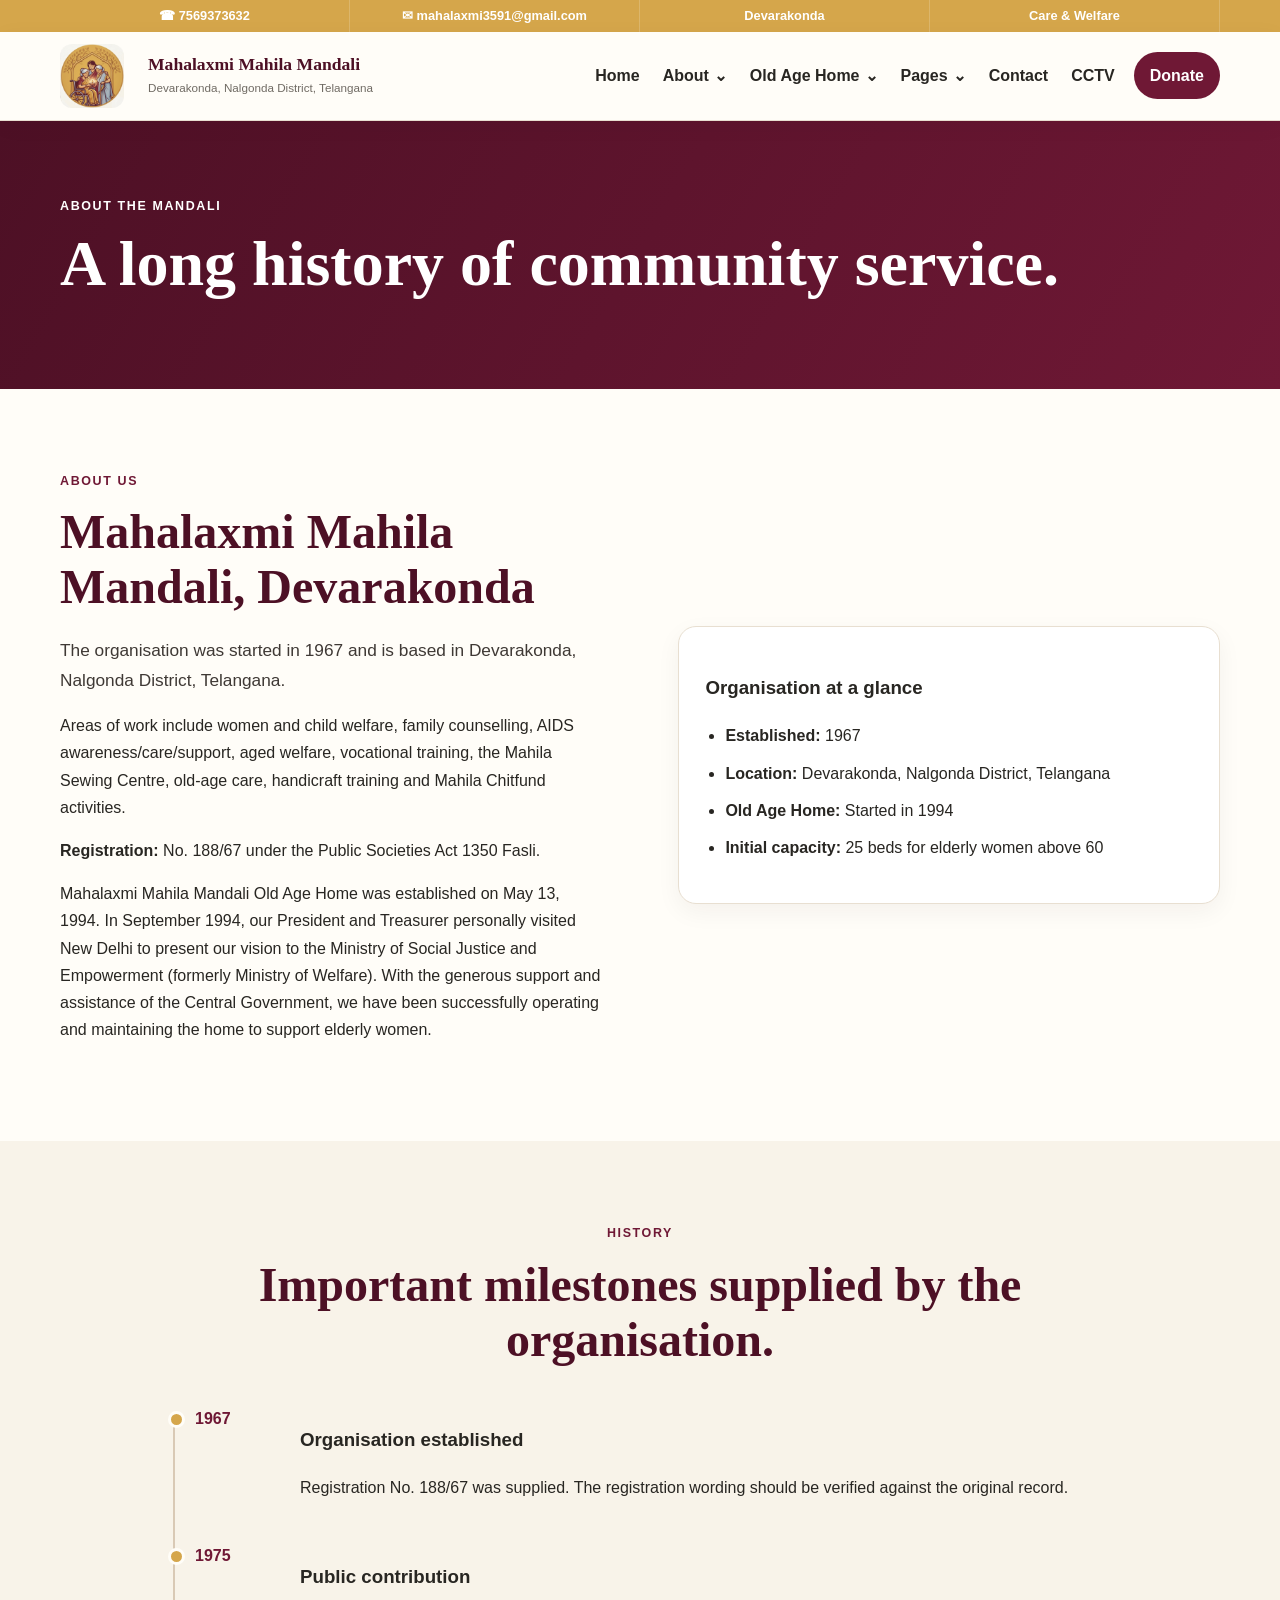
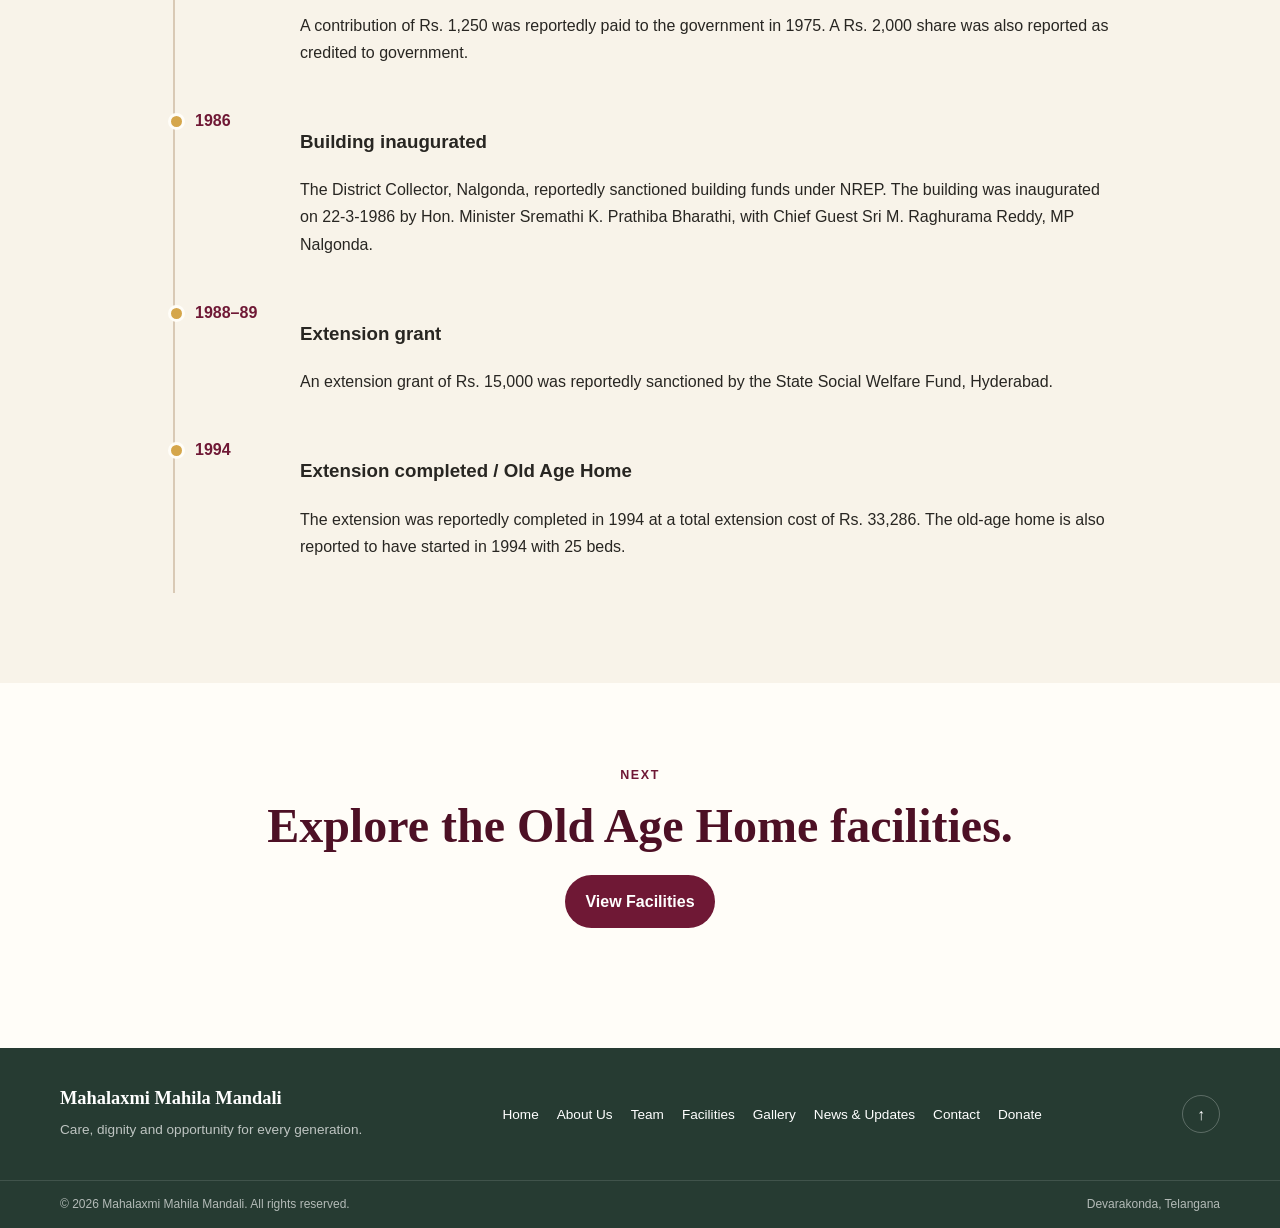
==== about.html @ 6876a633 "Initial website" ====
<!DOCTYPE html>
<html lang="en">
<head>
  <meta charset="UTF-8">
  <meta name="viewport" content="width=device-width, initial-scale=1.0">
  <meta name="description" content="History and organisation information for Mahalaxmi Mahila Mandali.">
  <title>About Us | Mahalaxmi Mahila Mandali</title>
  <link rel="stylesheet" href="style.css">
</head>
<section class="facts-strip1">
  <div class="container facts-grid">
    <div class="fact1"><span class="fact-number1">☎ 7569373632</span><span class="fact-label"></span></div>
    <div class="fact1"><span class="fact-number1">✉ mahalaxmi3591@gmail.com</span><span class="fact-label"></span></div>
    <div class="fact1"><span class="fact-number1">Devarakonda</span><span class="fact-label"></span></div>
    <div class="fact1"><span class="fact-number1">Care &amp; Welfare</span><span class="fact-label"></span></div>
  </div>
</section>
<body id="top" class="about-page">
  <a class="skip-link" href="#main">Skip to content</a>
  <header class="site-header">
  <div class="container header-inner">
    <!-- COMMON LOGO: Put the official logo at images/logo/logo.png.
         Do not change this path on other pages. The text fallback prevents a broken-image icon. -->
    <a href="index.html" class="brand" aria-label="Mahalaxmi Mahila Mandali home">
      <img src="images/logo/logo.png" alt="Mahalaxmi Mahila Mandali Logo" class="brand-logo"
           onerror="this.style.display='none'; this.nextElementSibling.hidden=false;">
      <span class="logo-fallback" aria-hidden="true" hidden></span>
      <span class="brand-copy">
        <strong>Mahalaxmi Mahila Mandali</strong>
        <small>Devarakonda, Nalgonda District, Telangana</small>
      </span>
    </a>

    <!-- COMMON MOBILE MENU BUTTON: keep this unchanged on every page. -->
    <button class="menu-toggle" type="button" aria-label="Open navigation menu" aria-expanded="false">☰</button>

    <!-- COMMON NAVIGATION: copy this exact structure to every future page.
         Only aria-current="page" should change to the current page where appropriate. -->
    <nav class="primary-nav" aria-label="Main navigation">
      <a class="nav-link" href="index.html">Home</a>

      <div class="nav-item has-dropdown">
        <button class="dropdown-toggle" type="button" aria-expanded="false">About <span aria-hidden="true">⌄</span></button>
        <div class="dropdown-menu">
          <a href="about.html" aria-current="page">About Us</a>
          <a href="team.html">Team</a>
          <a href="facilities.html">Facilities</a>
        </div>
      </div>

      <div class="nav-item has-dropdown">
        <button class="dropdown-toggle" type="button" aria-expanded="false">Old Age Home <span aria-hidden="true">⌄</span></button>
        <div class="dropdown-menu">
          <a href="old-age-home.html">Overview</a>
          <a href="staff.html">Staff List</a>
          <a href="beneficiary.html">Beneficiary List</a>
          <a href="menu.html">Menu List</a>
          <a href="assets.html">Assets List</a>
        </div>
      </div>

      <div class="nav-item has-dropdown">
        <button class="dropdown-toggle" type="button" aria-expanded="false">Pages <span aria-hidden="true">⌄</span></button>
        <div class="dropdown-menu">
          <a href="gallery.html">Gallery</a>
          <a href="news-updates.html">News &amp; Updates</a>
          <a href="welfare-activities.html">Welfare Activities</a>
          <a href="live-feed.html">Live Feed</a>
        </div>
      </div>

      <a class="nav-link" href="contact.html">Contact</a>
      <!-- CCTV is an external destination supplied by the organization. -->
      <a class="nav-link cctv-link" href="https://175.101.25.237/" target="_blank" rel="noopener noreferrer">CCTV</a>
      <a class="nav-donate" href="contact.html#donate">Donate</a>
    </nav>
  </div>
</header>

  <main id="main">

<section class="page-hero">
  <div class="container">
    <p class="eyebrow light">About the Mandali</p>
    <h1>A long history of community service.</h1>
    <p></p>
  </div>
</section>

<section class="section">
  <div class="container two-column">
    <div class="section-copy">
      <p class="eyebrow">About Us</p>
      <h2>Mahalaxmi Mahila Mandali, Devarakonda</h2>
      <p class="lead">The organisation was started in 1967 and is based in Devarakonda, Nalgonda District, Telangana.</p>
      <p>Areas of work include women and child welfare, family counselling, AIDS awareness/care/support, aged welfare, vocational training, the Mahila Sewing Centre, old-age care, handicraft training and Mahila Chitfund activities.</p>
      <p><strong>Registration:</strong> No. 188/67 under the Public Societies Act 1350 Fasli. </p>
      <p>Mahalaxmi Mahila Mandali Old Age Home was established on May 13, 1994. In September 1994, our President and Treasurer personally visited New Delhi to present our vision to the Ministry of Social Justice and Empowerment (formerly Ministry of Welfare). With the generous support and assistance of the Central Government, we have been successfully operating and maintaining the home to support elderly women.</p>
    </div>
    <div class="info-card">
      <h3>Organisation at a glance</h3>
      <ul class="clean-list">
        <li><strong>Established:</strong> 1967</li>
        <li><strong>Location:</strong> Devarakonda, Nalgonda District, Telangana</li>
        <li><strong>Old Age Home:</strong> Started in 1994</li>
        <li><strong>Initial capacity:</strong> 25 beds for elderly women above 60</li>
      </ul>
    </div>
  </div>
</section>

<section class="section section-cream" id="history">
  <div class="container">
    <div class="section-heading centered">
      <p class="eyebrow">History</p>
      <h2>Important milestones supplied by the organisation.</h2>
      <p></p>
    </div>
    <div class="timeline timeline-wide">
      <article class="timeline-item"><span class="timeline-year">1967</span><div><h3>Organisation established</h3><p>Registration No. 188/67 was supplied. The registration wording should be verified against the original record.</p></div></article>
      <article class="timeline-item"><span class="timeline-year">1975</span><div><h3>Public contribution</h3><p>A contribution of Rs. 1,250 was reportedly paid to the government in 1975. A Rs. 2,000 share was also reported as credited to government.</p></div></article>
      <article class="timeline-item"><span class="timeline-year">1986</span><div><h3>Building inaugurated</h3><p>The District Collector, Nalgonda, reportedly sanctioned building funds under NREP. The building was inaugurated on 22-3-1986 by Hon. Minister Sremathi K. Prathiba Bharathi, with Chief Guest Sri M. Raghurama Reddy, MP Nalgonda.</p></div></article>
      <article class="timeline-item"><span class="timeline-year">1988–89</span><div><h3>Extension grant</h3><p>An extension grant of Rs. 15,000 was reportedly sanctioned by the State Social Welfare Fund, Hyderabad.</p></div></article>
      <article class="timeline-item"><span class="timeline-year">1994</span><div><h3>Extension completed / Old Age Home</h3><p>The extension was reportedly completed in 1994 at a total extension cost of Rs. 33,286. The old-age home is also reported to have started in 1994 with 25 beds.</p></div></article>
    </div>
  </div>
</section>

<section class="section" id="facilities">
  <div class="container section-heading centered">
    <p class="eyebrow">Next</p>
    <h2>Explore the Old Age Home facilities.</h2>
    <a class="button button-maroon" href="facilities.html">View Facilities</a>
  </div>
</section>

  </main>
  <footer class="site-footer">
  <div class="container footer-main">
    <div class="footer-brand">
      <strong>Mahalaxmi Mahila Mandali</strong>
      <p>Care, dignity and opportunity for every generation.</p>
    </div>
    <div class="footer-links">
      <a href="index.html">Home</a>
      <a href="about.html">About Us</a>
      <a href="team.html">Team</a>
      <a href="facilities.html">Facilities</a>
      <a href="gallery.html">Gallery</a>
      <a href="news-updates.html">News &amp; Updates</a>
      <a href="contact.html">Contact</a>
      <a href="contact.html#donate">Donate</a>
    </div>
    <a href="#top" class="footer-top" aria-label="Back to top">↑</a>
  </div>
  <div class="footer-bottom">
    <div class="container">
      <span>© <span id="current-year"></span> Mahalaxmi Mahila Mandali. All rights reserved.</span>
      <span>Devarakonda, Telangana</span>
    </div>
  </div>
</footer>

  <!-- COMMON SCRIPT: keep script.js beside every HTML page. -->
  <script src="script.js"></script>
</body>
</html>
---- style.css ----
/* =========================================================
   MAHALAXMI MAHILA MANDALI — SHARED STYLESHEET
   ---------------------------------------------------------
   COMMON FILE:
   Keep this one style.css beside ALL HTML pages.
   Do not create separate page CSS unless absolutely necessary.

   COMMON COLORS:
   Maroon = primary brand
   Gold   = accent
   Ivory  = page background
   Green  = care/secondary sections

   COMMON IMAGE PATHS:
   Official logo       -> images/logo/logo.png
   Organisation photo  -> images/organization.jpg
   Old Age Home photo  -> images/old-age-home.jpg
   Gallery photos      -> images/gallery/photo-1.jpg etc.

   If an image is not available yet, the HTML error handler shows a
   designed placeholder instead of a broken image icon.
   ========================================================= */

:root {
  --maroon:#6f1835; --maroon-dark:#4d1025; --gold:#d5a64b;
  --gold-light:#f1d89b; --ivory:#fffdf8; --cream:#f8f3e9;
  --ink:#282622; --muted:#706b64; --green:#263b32;
  --line:#e8dfd1; --white:#fff; --shadow:0 18px 50px rgba(43,27,27,.10);
  --radius:18px; --container:1160px;
}
*{box-sizing:border-box}
html{scroll-behavior:smooth}
body{margin:0;background:var(--ivory);color:var(--ink);font-family:Arial,Helvetica,sans-serif;line-height:1.7}
img{max-width:100%;display:block}
a{color:inherit}
button,input,textarea,select{font:inherit}
.container{width:min(var(--container),calc(100% - 40px));margin-inline:auto}
.skip-link{position:absolute;left:12px;top:-60px;background:var(--maroon);color:#fff;padding:10px 14px;z-index:9999}
.skip-link:focus{top:12px}
.section{padding:82px 0}
.section-cream{background:var(--cream)}
.section-dark{background:var(--green);color:#fff}
.section-heading{margin-bottom:35px}
.section-heading.centered{text-align:center;max-width:820px;margin:0 auto 38px}
.section-heading h2,.section-copy h2{margin:.15em 0 .45em;font-family:Georgia,serif;font-size:clamp(2rem,4vw,3rem);line-height:1.15;color:var(--maroon-dark)}
.section-dark h2,.inverse h2{color:#fff}
.section-copy p{max-width:720px}
.lead{font-size:1.08rem;color:#3f3935}
.eyebrow{margin:0 0 12px;color:var(--maroon);font-size:.78rem;font-weight:800;letter-spacing:.13em;text-transform:uppercase}
.eyebrow.light{color:#fff}.light-gold{color:var(--gold-light)}
.muted{color:var(--muted)}
.clean-list{padding-left:20px}
.clean-list li{margin:10px 0}
.text-link{display:inline-flex;gap:8px;margin-top:12px;color:var(--maroon);font-weight:800;text-decoration:none}
.text-link:hover{text-decoration:underline}

/* HEADER: identical on every page */
.site-header{position:sticky;top:0;z-index:1000;background:rgba(255,253,248,.97);border-bottom:1px solid var(--line);box-shadow:0 5px 22px rgba(0,0,0,.04)}
.header-inner{min-height:88px;display:flex;align-items:center;gap:24px}
.brand{display:flex;align-items:center;gap:12px;text-decoration:none;min-width:280px}
.brand-logo{width:64px;height:64px;object-fit:contain;border-radius:12px;flex:0 0 64px}
.logo-fallback{display:grid;place-items:center;background:var(--maroon);color:#fff;font-weight:900}
.brand-copy{display:flex;flex-direction:column}
.brand-copy strong{font-family:Georgia,serif;color:var(--maroon-dark);font-size:1.1rem;line-height:1.15}
.brand-copy small{color:var(--muted);font-size:.73rem;margin-top:4px}
.primary-nav{display:flex;align-items:center;justify-content:flex-end;gap:3px;flex:1}
.nav-link,.dropdown-toggle{border:0;background:none;color:var(--ink);padding:12px 10px;text-decoration:none;font-weight:700;cursor:pointer;display:flex;align-items:center;gap:5px}
.nav-link:hover,.nav-link.active,.dropdown-toggle:hover{color:var(--maroon)}
.nav-item{position:relative}
.dropdown-menu{display:none;position:absolute;top:100%;left:0;min-width:210px;padding:8px;background:#fff;border:1px solid var(--line);border-radius:12px;box-shadow:var(--shadow)}
.has-dropdown.open .dropdown-menu{display:grid}
.dropdown-menu a{padding:10px 12px;text-decoration:none;border-radius:8px;font-size:.9rem}
.dropdown-menu a:hover{background:var(--cream);color:var(--maroon)}
.nav-donate{background:var(--maroon);color:#fff;padding:10px 16px;border-radius:999px;text-decoration:none;font-weight:800;margin-left:6px}
.nav-donate:hover{background:var(--maroon-dark)}
.menu-toggle{display:none;border:1px solid var(--line);background:#fff;border-radius:10px;padding:7px 10px;color:var(--maroon);cursor:pointer}

/* HERO */
.hero{position:relative;min-height:620px;background:var(--green);overflow:hidden;color:#fff}
.hero-slide{position:absolute;inset:0;display:flex;align-items:center;background-image:var(--hero-image);background-size:cover;background-position:center;opacity:0;visibility:hidden;transition:opacity .5s ease}
.hero-slide.active{opacity:1;visibility:visible}
.hero-shade{
    position:absolute;
    inset:0;
    background:linear-gradient(
        90deg,
        rgba(31,24,26,.45),
        rgba(38,28,29,.22),
        rgba(38,28,29,.05)
    );
}

.hero-content{position:relative;z-index:1;padding:100px 0 125px;max-width:900px}
.hero h1,.hero h2{font-family:Georgia,serif;font-size:clamp(2.4rem,5vw,4.7rem);line-height:1.05;max-width:850px;margin:.1em 0 .25em;color:#fff}
.hero-lead{max-width:720px;font-size:1.1rem;color:rgba(255,255,255,.88)}
.hero-actions{display:flex;flex-wrap:wrap;gap:12px;margin-top:24px}
.hero-controls{position:absolute;z-index:3;left:0;right:0;bottom:24px;display:flex;align-items:center;justify-content:space-between}
.carousel-arrow{width:44px;height:44px;border:1px solid rgba(255,255,255,.45);border-radius:50%;background:rgba(0,0,0,.2);color:#fff;font-size:2rem;line-height:1;cursor:pointer}
.carousel-dots{display:flex;gap:8px}
.carousel-dot{width:9px;height:9px;border:0;border-radius:50%;background:rgba(255,255,255,.45);cursor:pointer}
.carousel-dot.active{background:#fff}

/* BUTTONS */
.button{display:inline-flex;align-items:center;justify-content:center;gap:8px;border-radius:999px;padding:12px 19px;text-decoration:none;font-weight:800;border:1px solid transparent}
.button-maroon{background:var(--maroon);color:#fff}.button-maroon:hover{background:var(--maroon-dark)}
.button-gold{background:var(--gold);color:#2f2414}.button-gold:hover{background:var(--gold-light)}
.button-outline{border-color:rgba(255,255,255,.6);color:#fff}.button-outline:hover{background:#fff;color:var(--maroon)}
.button-full{width:100%}

/* FACTS */
.facts-strip{background:var(--maroon);color:#fff}
.facts-strip1{background:var(--gold);color:#fff}
.facts-grid{display:grid;grid-template-columns:repeat(4,1fr)}
.fact{padding:10px 10px;text-align:center;border-right:1px solid rgba(255,255,255,.18)}
.fact1{padding:5px 10px;text-align:center;border-right:1px solid rgba(255,255,255,.18)}
.fact:last-child{border-right:0}
.fact-number{display:block;font-size:1.10rem;font-weight:900}.fact-label{display:block;font-size:.76rem;opacity:.82}
.fact-number1{display:block;font-size:0.8rem;font-weight:900}.fact-label{display:block;font-size:.76rem;opacity:.82}

/* CARDS */
.two-column{display:grid;grid-template-columns:1fr 1fr;gap:clamp(35px,6vw,80px);align-items:center}
.cards-grid,.team-grid,.highlight-grid{display:grid;grid-template-columns:repeat(3,1fr);gap:18px}
.service-card,.team-card,.highlight-card,.info-card,.news-card,.contact-card{background:#fff;border:1px solid var(--line);border-radius:var(--radius);padding:26px;box-shadow:0 8px 25px rgba(43,27,27,.05)}
.service-icon{display:grid;place-items:center;width:46px;height:46px;border-radius:50%;background:var(--cream);color:var(--maroon);font-size:1.35rem;margin-bottom:15px}
.service-card h3,.team-card h3,.highlight-card h3{margin:0 0 8px;color:var(--maroon-dark)}
.about-visual{position:relative;min-height:410px;border-radius:var(--radius);overflow:hidden;background:linear-gradient(135deg,#d8c8af,#f5efe5)}
.about-visual img{width:100%;height:100%;min-height:410px;object-fit:cover}
.photo-caption{position:absolute;left:18px;right:18px;bottom:18px;padding:14px 17px;border-radius:13px;background:rgba(255,255,255,.92);color:var(--maroon-dark)}
.photo-caption strong,.photo-caption small{display:block}.photo-caption small{color:var(--muted)}
.photo-placeholder{display:grid!important;place-items:end start;padding:18px;background:linear-gradient(135deg,#eadcc7,#cdb997)}
.photo-placeholder::before{content:"Approved photo will appear here";color:var(--maroon-dark);font-weight:800;padding:10px 13px;background:rgba(255,255,255,.88);border-radius:10px}
.dark-photo{background:linear-gradient(135deg,#384f44,#263b32)}

/* INNER PAGE HERO */
.page-hero{padding:75px 0;background:linear-gradient(120deg,var(--maroon-dark),var(--maroon));color:#fff}
.page-hero h1{font-family:Georgia,serif;font-size:clamp(2.3rem,5vw,4rem);line-height:1.08;margin:0 0 12px;color:#fff}
.page-hero p:last-child{max-width:760px;color:rgba(255,255,255,.86)}

/* HISTORY */
.history-layout{display:grid;grid-template-columns:.8fr 1.2fr;gap:70px}
.timeline{position:relative;padding-left:30px}
.timeline::before{content:"";position:absolute;top:8px;bottom:8px;left:8px;width:2px;background:#d9c9b5}
.timeline-item{position:relative;display:grid;grid-template-columns:90px 1fr;gap:15px;padding:0 0 25px}
.timeline-item::before{content:"";position:absolute;left:-27px;top:6px;width:11px;height:11px;border:3px solid var(--ivory);border-radius:50%;background:var(--gold)}
.timeline-year{font-weight:900;color:var(--maroon)}
.timeline-wide{max-width:950px;margin:auto}

/* TEAM / TABLE / NEWS */
.team-avatar{width:70px;height:70px;border-radius:50%;display:grid;place-items:center;background:var(--cream);color:var(--maroon);font-weight:900;font-size:1.3rem;margin-bottom:15px}
.table-wrap{overflow:auto;border:1px solid var(--line);border-radius:14px;background:#fff}
table{width:100%;border-collapse:collapse;min-width:620px}
th,td{padding:14px 16px;border-bottom:1px solid var(--line);text-align:left}
th{background:var(--maroon);color:#fff}
tr:last-child td{border-bottom:0}
.notice{margin-top:18px;color:var(--muted);font-size:.9rem}
.news-list{display:grid;gap:18px;max-width:900px;margin:auto}
.news-card h2{font-family:Georgia,serif;color:var(--maroon-dark)}
.news-date{font-size:.72rem;font-weight:900;color:var(--maroon);letter-spacing:.1em}

/* GALLERY */
.gallery-page-grid{display:grid;grid-template-columns:repeat(3,1fr);gap:18px}
.gallery-tile{margin:0;min-height:260px;position:relative;border-radius:var(--radius);overflow:hidden;background:linear-gradient(135deg,#eadcc7,#cdb997)}
.gallery-tile img{width:100%;height:260px;object-fit:cover}
.gallery-tile figcaption{position:absolute;left:12px;right:12px;bottom:12px;padding:9px 12px;background:rgba(255,255,255,.9);border-radius:9px;color:var(--maroon-dark);font-weight:800}
.gallery-placeholder{display:grid;place-items:center}.gallery-placeholder::before{content:"Approved gallery photo";color:var(--maroon-dark);font-weight:800}

/* CONTACT */
.contact-layout{display:grid;grid-template-columns:1.15fr .85fr;gap:50px;align-items:start}
.contact-list{display:grid;gap:18px;margin-top:25px}
.contact-row{display:flex;gap:14px;align-items:flex-start}
.contact-symbol{width:38px;height:38px;display:grid;place-items:center;border-radius:50%;background:var(--cream);color:var(--maroon);flex:0 0 38px}
.contact-row small{display:block;color:var(--muted);font-size:.72rem;text-transform:uppercase;letter-spacing:.08em}
.contact-row a,.contact-row p{margin:0;color:var(--maroon-dark);font-weight:700;text-decoration:none}
.contact-card{min-height:250px}
.contact-card-icon{font-size:1.5rem;color:var(--gold)}
.contact-card h3{color:var(--maroon-dark)}

/* LIVE FEED */
.live-feed-placeholder{max-width:850px;margin:auto;min-height:320px;display:grid;place-items:center;text-align:center;padding:50px;background:var(--cream);border:1px dashed #cdbfa9;border-radius:var(--radius)}
.live-dot{width:12px;height:12px;background:#b22;border-radius:50%;display:inline-block}

/* FOOTER: identical on every page */
.site-footer{background:var(--green);color:#fff}
.footer-main{display:flex;align-items:center;justify-content:space-between;gap:30px;padding:35px 0}
.footer-brand strong{font-family:Georgia,serif;font-size:1.15rem}.footer-brand p{margin:4px 0;color:rgba(255,255,255,.7);font-size:.85rem}
.footer-links{display:flex;flex-wrap:wrap;gap:10px 18px}.footer-links a{text-decoration:none;font-size:.85rem}.footer-links a:hover{color:var(--gold-light)}
.footer-top{width:38px;height:38px;display:grid;place-items:center;border:1px solid rgba(255,255,255,.25);border-radius:50%;text-decoration:none}
.footer-bottom{border-top:1px solid rgba(255,255,255,.12);padding:13px 0;color:rgba(255,255,255,.65);font-size:.75rem}
.footer-bottom .container{display:flex;justify-content:space-between;gap:15px}

/* RESPONSIVE */
@media (max-width:1080px){
  .brand{min-width:0;flex:1}.brand-logo,.logo-fallback{width:52px;height:52px;flex-basis:52px}
  .brand-copy strong{font-size:1rem}.primary-nav{gap:0}.nav-link,.dropdown-toggle{padding:10px 7px;font-size:.88rem}
}
@media (max-width:900px){
  .header-inner{min-height:76px}.menu-toggle{display:block}.primary-nav{display:none;position:absolute;left:0;right:0;top:100%;background:#fff;border-bottom:1px solid var(--line);padding:10px 20px 18px;box-shadow:var(--shadow);flex-direction:column;align-items:stretch}
  .primary-nav.open{display:flex}.nav-link,.dropdown-toggle{width:100%;justify-content:space-between;padding:12px 10px}
  .dropdown-menu{position:static;box-shadow:none;border:0;background:var(--cream);margin:0 0 5px}.nav-donate{justify-content:center;text-align:center;margin:7px 0}
  .facts-grid{grid-template-columns:repeat(2,1fr)}.fact:nth-child(2){border-right:0}
  .two-column,.history-layout,.contact-layout{grid-template-columns:1fr}.cards-grid,.team-grid,.highlight-grid,.gallery-page-grid{grid-template-columns:repeat(2,1fr)}
  .hero{min-height:590px}.hero-content{padding:80px 0 115px}
  .footer-main{align-items:flex-start;flex-direction:column}.footer-bottom .container{flex-direction:column}
}
@media (max-width:640px){
  .container{width:min(var(--container),calc(100% - 28px))}
  .section{padding:58px 0}.brand-logo,.logo-fallback{width:44px;height:44px;flex-basis:44px}.brand-copy strong{font-size:.92rem}.brand-copy small{font-size:.61rem}
  .hero{min-height:560px}.hero h1,.hero h2{font-size:2.25rem}.hero-lead{font-size:.98rem}.hero-content{padding:65px 0 110px}
  .facts-grid,.cards-grid,.team-grid,.highlight-grid,.gallery-page-grid{grid-template-columns:1fr}.fact{border-right:0;border-bottom:1px solid rgba(255,255,255,.16)}.fact:last-child{border-bottom:0}
  .about-visual,.about-visual img{min-height:290px;height:290px}.timeline-item{grid-template-columns:70px 1fr;gap:8px}
}
@media (prefers-reduced-motion:reduce){
  html{scroll-behavior:auto}.hero-slide{transition:none}
  *,*::before,*::after{animation-duration:.01ms!important;animation-iteration-count:1!important;transition-duration:.01ms!important}
}
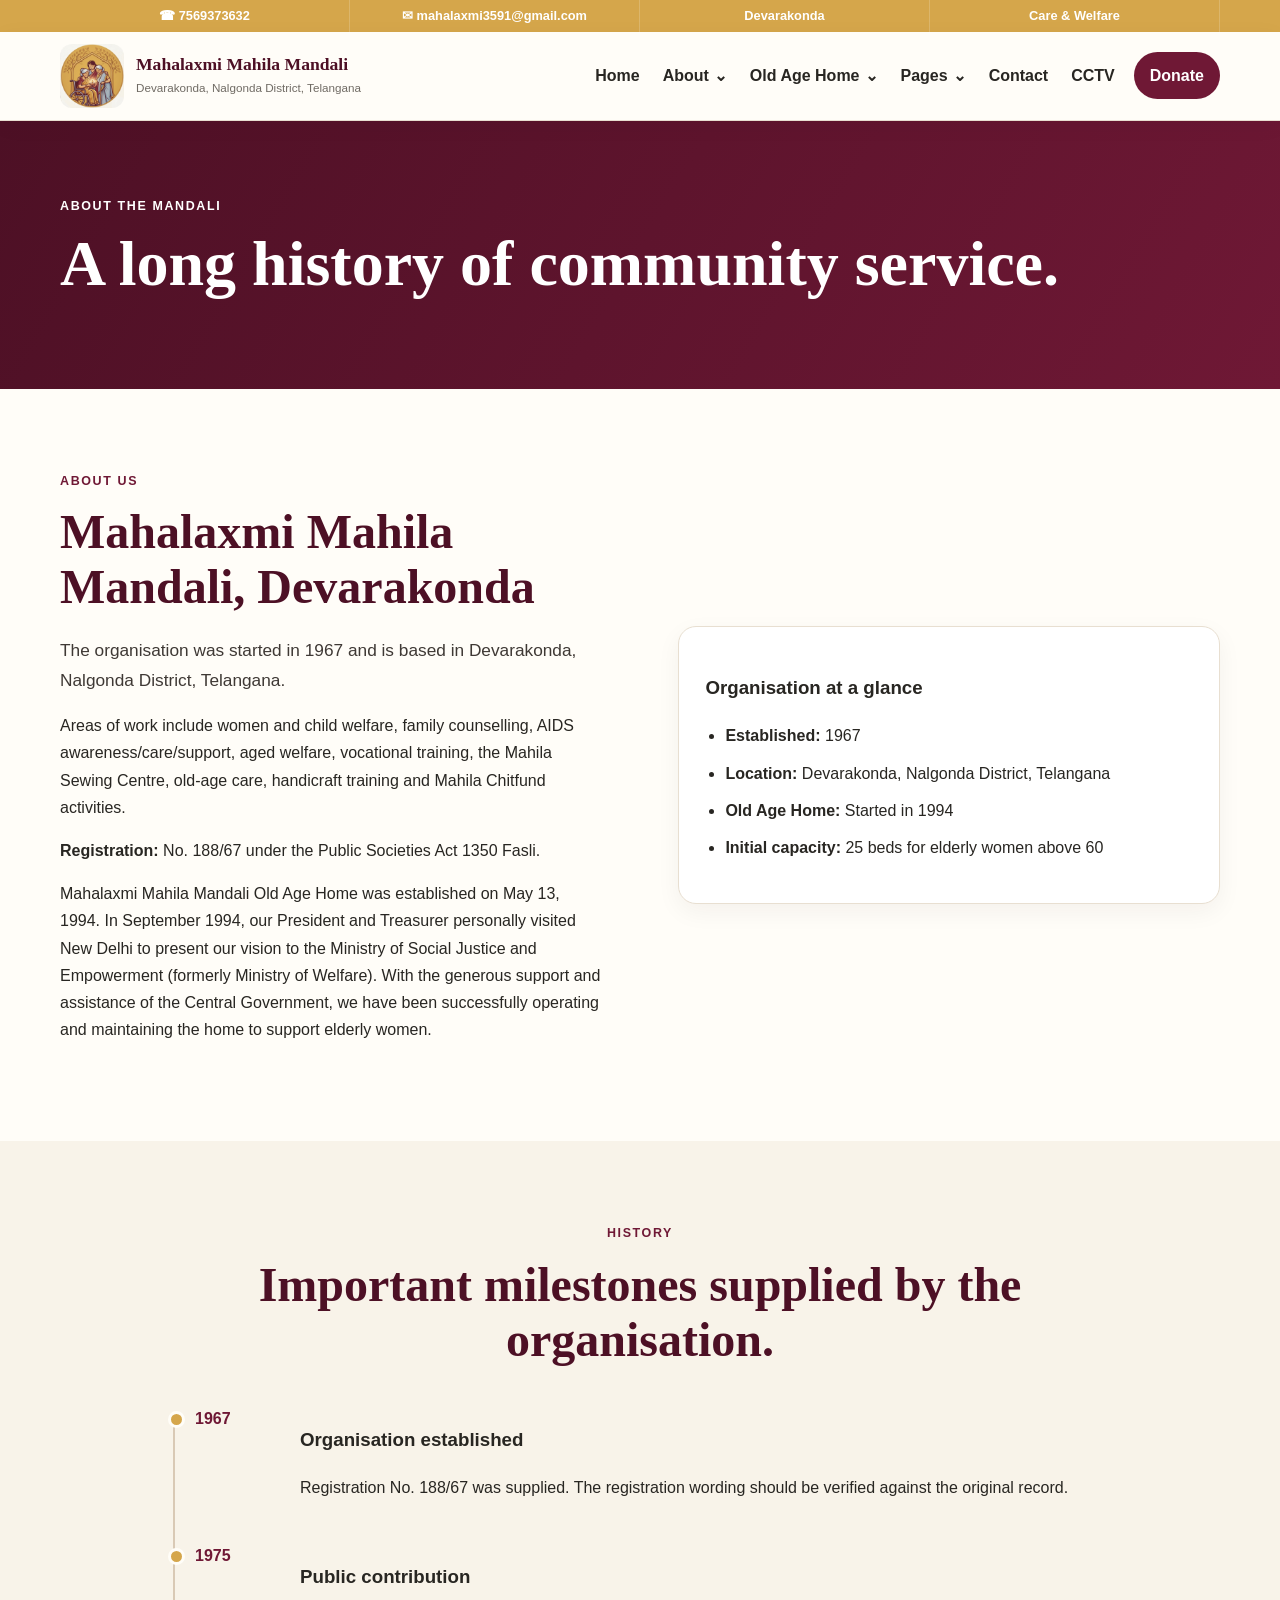
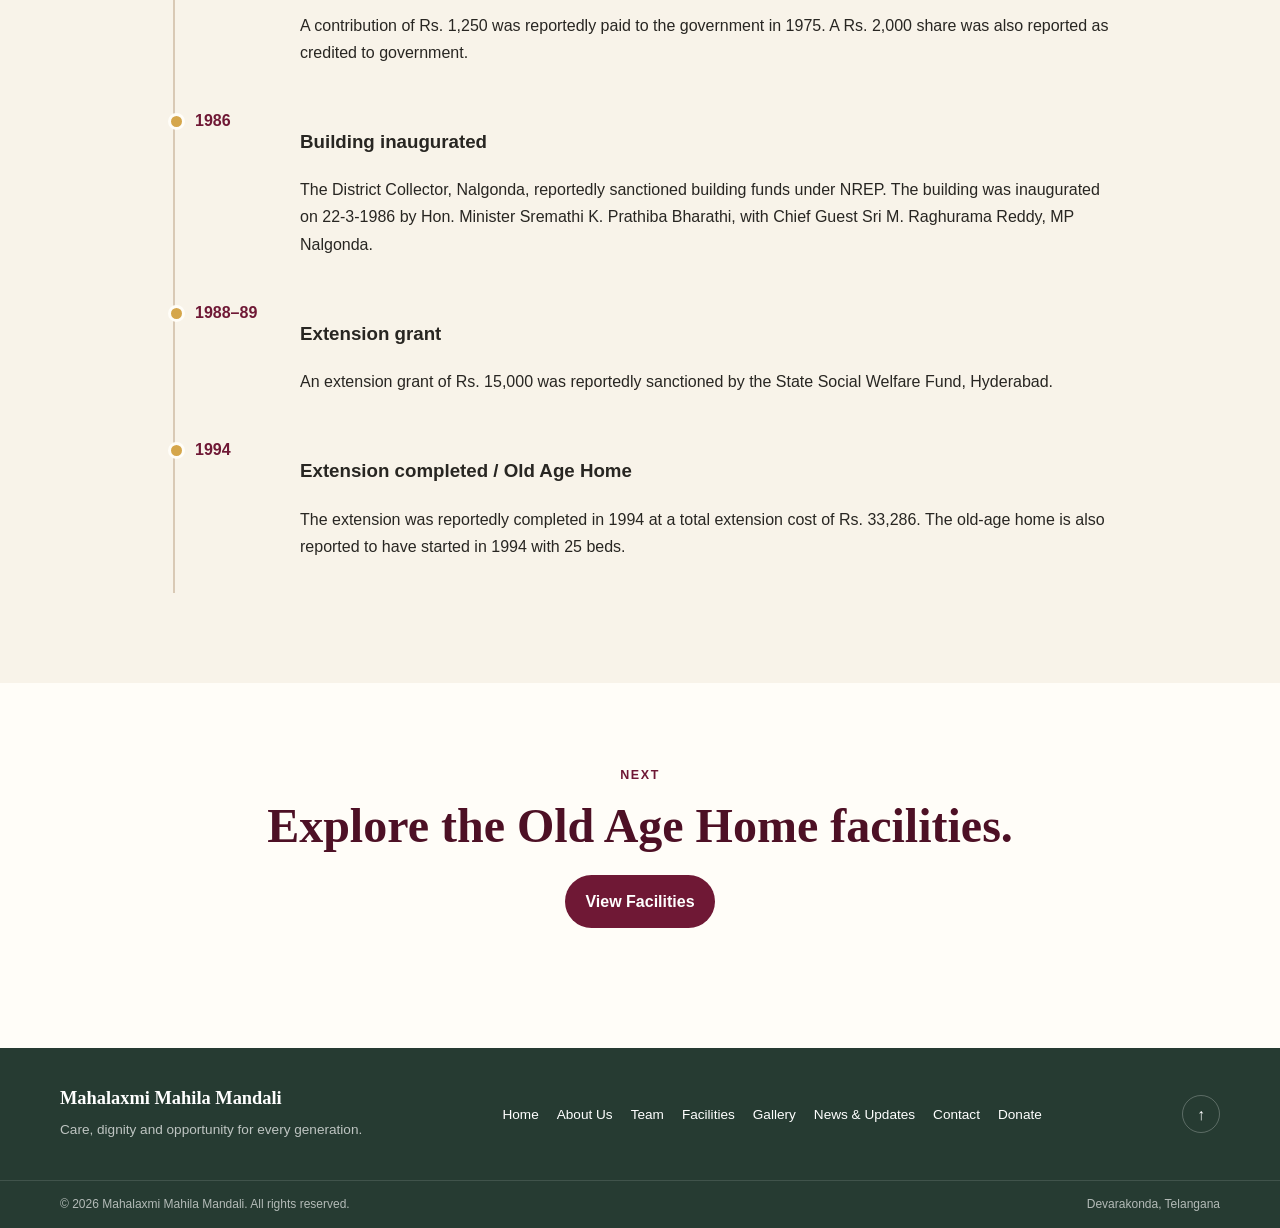
==== commit 6c4e0f88: "Your descriptive commit message" ====
--- a/about.html
+++ b/about.html
@@ -71,7 +71,7 @@
 
       <a class="nav-link" href="contact.html">Contact</a>
       <!-- CCTV is an external destination supplied by the organization. -->
-      <a class="nav-link cctv-link" href="https://175.101.25.237/" target="_blank" rel="noopener noreferrer">CCTV</a>
+      <a class="nav-link cctv-link" href="http://202.133.49.162:8082/" target="_blank" rel="noopener noreferrer">CCTV</a>
       <a class="nav-donate" href="contact.html#donate">Donate</a>
     </nav>
   </div>
--- a/style.css
+++ b/style.css
@@ -213,3 +213,7 @@
   html{scroll-behavior:auto}.hero-slide{transition:none}
   *,*::before,*::after{animation-duration:.01ms!important;animation-iteration-count:1!important;transition-duration:.01ms!important}
 }
+/* FIX: Remove the maroon logo placeholder */
+.logo-fallback {
+    display: none !important;
+}
